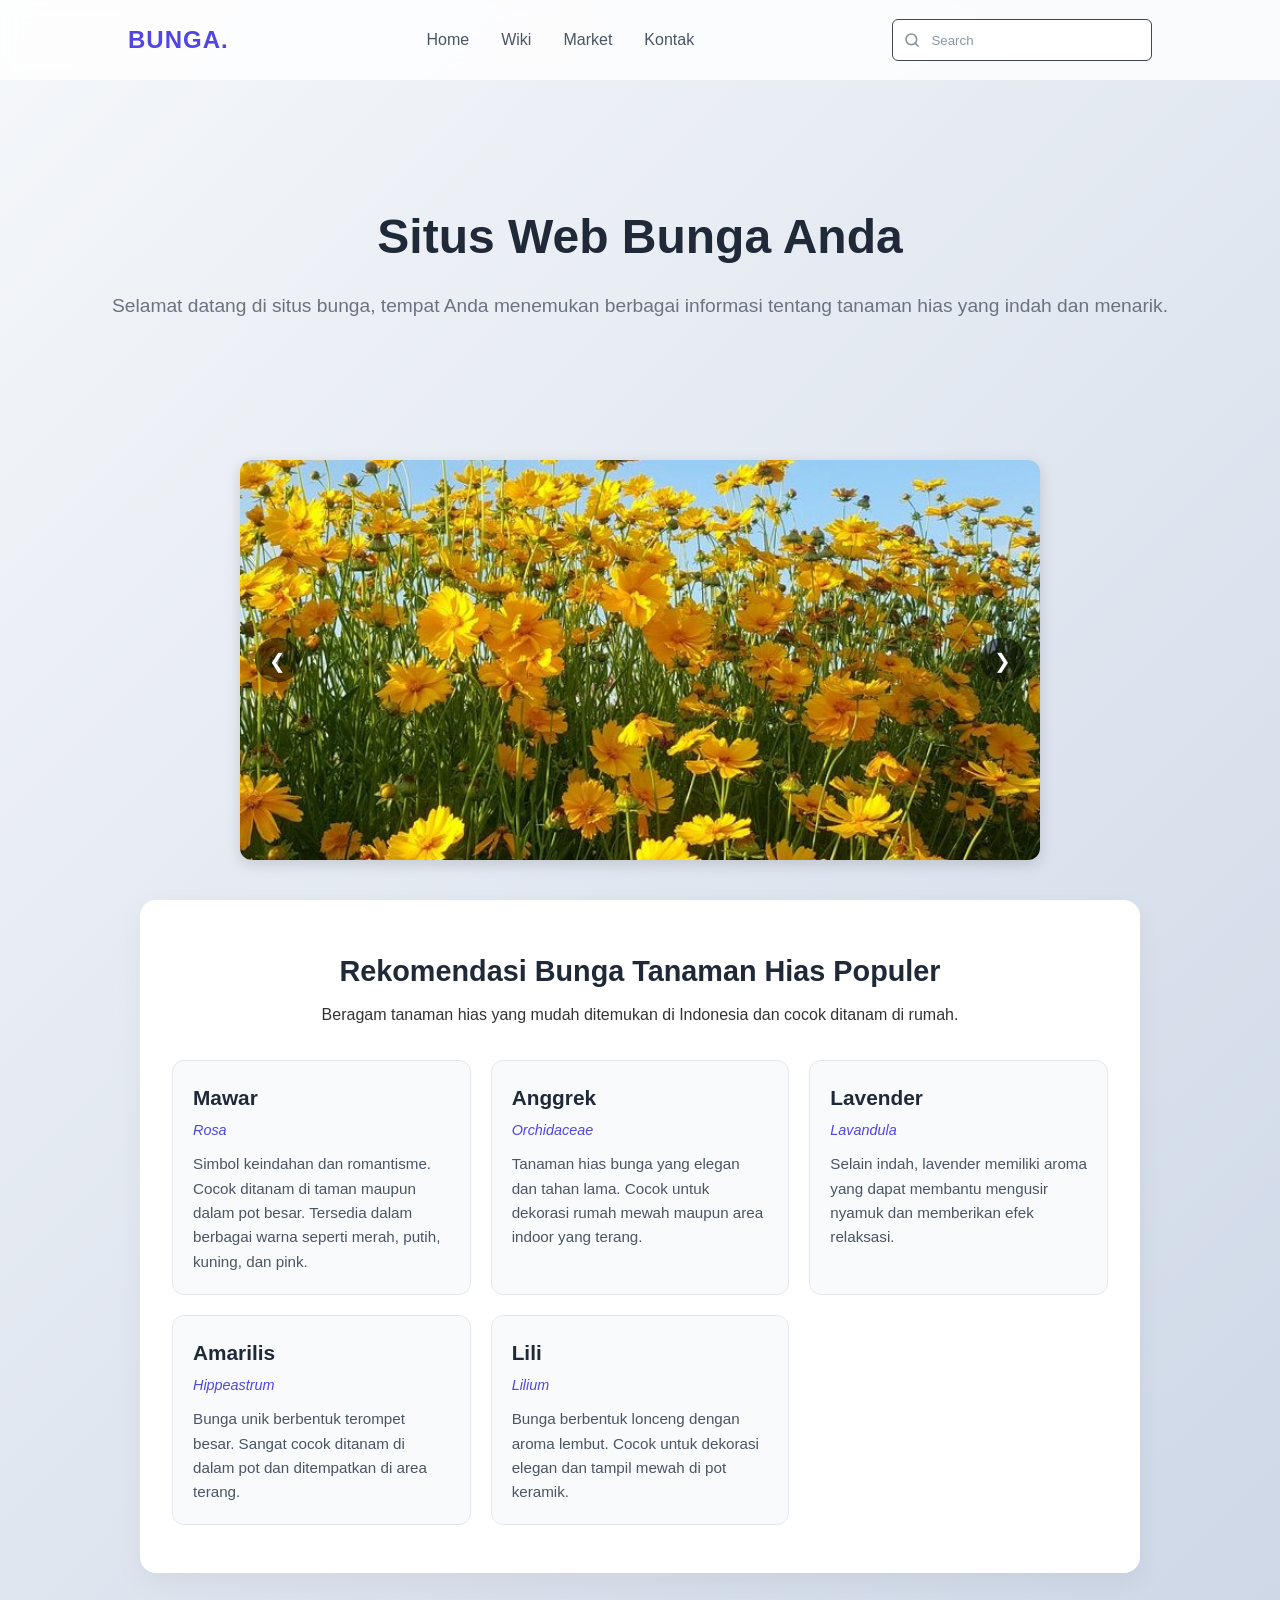
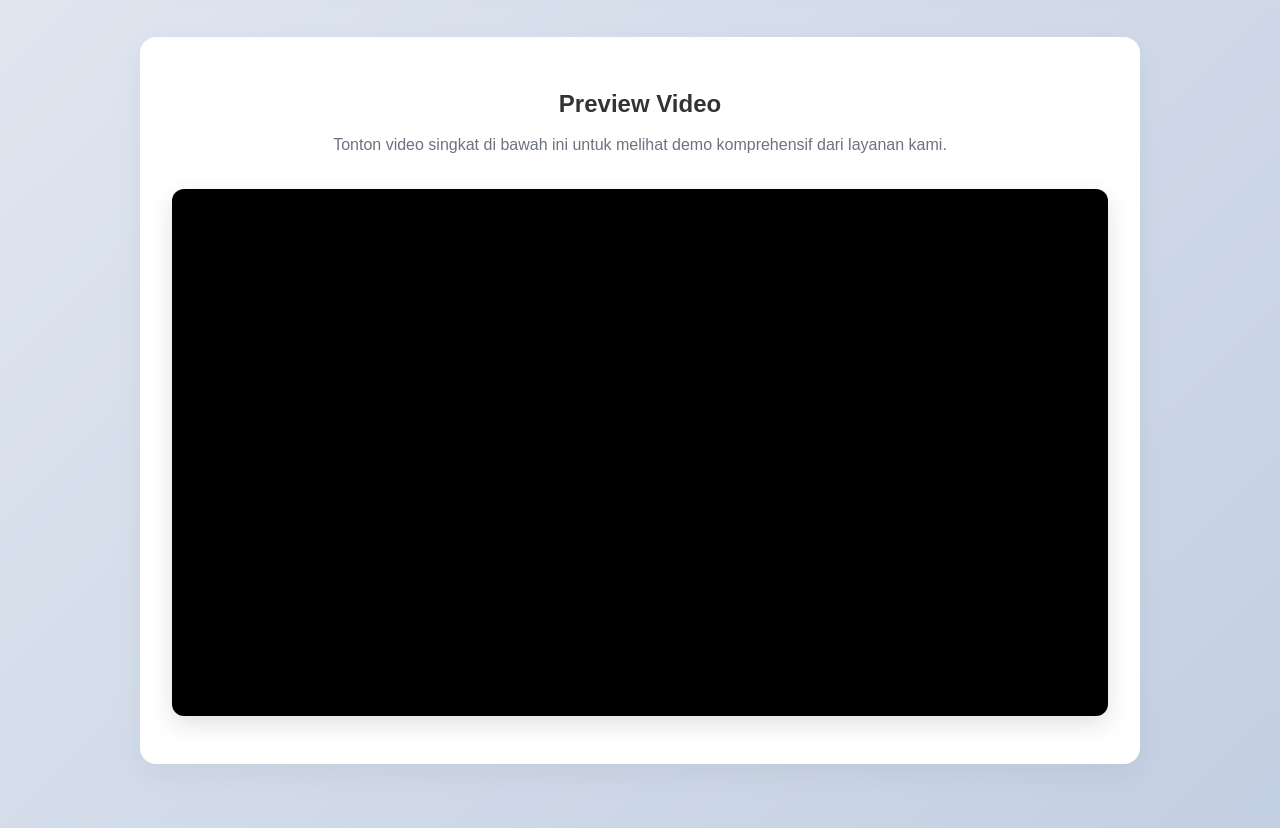
==== tugasweb/index.html @ 4fc46aeb "Add files via upload" ====
<!DOCTYPE html>
<html lang="id">
<head>
  <meta charset="UTF-8">
  <meta name="viewport" content="width=device-width, initial-scale=1.0">
  <title>Sticky Header & Slider Keren</title>
  <!-- Gabungan CSS Utama dan Font Awesome ditempatkan dengan benar di dalam HEAD -->
  <link rel="stylesheet" href="style.css"> 
  <link rel="stylesheet" href="https://cdnjs.cloudflare.com/ajax/libs/font-awesome/6.5.1/css/all.min.css">
</head>
<body>

  <!-- HEADER -->
  <header class="main-header" id="header">
    <a href="#" class="logo">BUNGA.</a>
    <nav>
      <ul class="nav-links">
        <li><a href="#" id="btn-home">Home</a></li>
        <li><a href="#" id="btn-fitur">Wiki</a></li>
        <li><a href="#" id="btn-harga">Market</a></li>
        <li><a href="#" id="btn-kontak">Kontak</a></li>
      </ul>
    </nav>

    <!-- SEARCH CONTAINER -->
    <div class="search-container">
      <span class="search-icon">
        <svg xmlns="http://www.w3.org/2000/svg" width="16" height="16" viewBox="0 0 24 24" fill="none" stroke="currentColor" stroke-width="2.5" stroke-linecap="round" stroke-linejoin="round"><circle cx="11" cy="11" r="8"></circle><line x1="21" y1="21" x2="16.65" y2="16.65"></line></svg>
      </span>
      <input type="text" id="search-input" class="search-input" placeholder="Search" autocomplete="off">
      
      <!-- DROPDOWN LIST -->
      <div id="search-dropdown" class="search-dropdown hidden">
        <div class="dropdown-section" style="margin-top: 10px;">
          <h3>Recent Searches</h3>
          <p class="no-recent">No recent searches</p>
        </div>
        <hr class="dropdown-divider">
        <div class="dropdown-section">
          <h3>Trending searches</h3>
          <ul class="trending-list">
            <li><a href="#">mawar</a></li>
            <li><a href="#">anggrek</a></li>
            <li><a href="#">lavender</a></li>
            <li><a href="#">amarilis</a></li>
            <li><a href="#">lili</a></li>          
          </ul>
        </div>
      </div>
    </div>
  </header>

  <!-- KONTEN UTAMA -->
  <main>
    <!-- HALAMAN 1 (Home) -->
    <div id="page-1">
      <section class="hero" id="home">
        <h1>Situs Web Bunga Anda</h1>
        <p>Selamat datang di situs bunga, tempat Anda menemukan berbagai informasi tentang tanaman hias yang indah dan menarik.</p>
      </section>

      <div class="slider-container">
        <div class="slider">
          <div class="slide"><img src="matahari.jpg" alt="Foto 1"></div>
          <div class="slide"><img src="bunga.jpg" alt="Foto 2"></div>
          <div class="slide"><img src="sakuraa.jpg" alt="Foto 3"></div>
        </div>
        <button class="btn btn-prev" id="btn-prev">&#10094;</button>
        <button class="btn btn-next" id="btn-next">&#10095;</button>
      </div>

      <section class="content-section" id="intro-harga">
        <div class="tanaman-header">
          <h1>Rekomendasi Bunga Tanaman Hias Populer</h1>
          <p>Beragam tanaman hias yang mudah ditemukan di Indonesia dan cocok ditanam di rumah.</p>
        </div>

        <div class="container">
          <div class="grid">
            <div class="card">
              <h2>Mawar</h2>
              <span class="latin">Rosa</span>
              <p>Simbol keindahan dan romantisme. Cocok ditanam di taman maupun dalam pot besar. Tersedia dalam berbagai warna seperti merah, putih, kuning, dan pink.</p>
            </div>

            <div class="card">
              <h2>Anggrek</h2>
              <span class="latin">Orchidaceae</span>
              <p>Tanaman hias bunga yang elegan dan tahan lama. Cocok untuk dekorasi rumah mewah maupun area indoor yang terang.</p>
            </div>

            <div class="card">
              <h2>Lavender</h2>
              <span class="latin">Lavandula</span>
              <p>Selain indah, lavender memiliki aroma yang dapat membantu mengusir nyamuk dan memberikan efek relaksasi.</p>
            </div>

            <div class="card">
              <h2>Amarilis</h2>
              <span class="latin">Hippeastrum</span>
              <p>Bunga unik berbentuk terompet besar. Sangat cocok ditanam di dalam pot dan ditempatkan di area terang.</p>
            </div>

            <div class="card">
              <h2>Lili</h2>
              <span class="latin">Lilium</span>
              <p>Bunga berbentuk lonceng dengan aroma lembut. Cocok untuk dekorasi elegan dan tampil mewah di pot keramik.</p>
            </div>
          </div>
        </div>
      </section>

      <section class="content-section video-section" id="preview-video">
        <h2>Preview Video</h2>
        <p>Tonton video singkat di bawah ini untuk melihat demo komprehensif dari layanan kami.</p>
        <div class="video-container">
          <iframe src="fujifilm.mp4" title="Preview Video" frameborder="0" allowfullscreen></iframe>
        </div>
      </section>
    </div> 

    <!-- HALAMAN 2 (Fitur / Jenis Tanaman dengan Foto) -->
    <div id="page-2" class="hidden">
      <div class="page2-vertical-container">
        <!-- Kotak Header Atas -->
        <div class="card-vertical header-card">
          <h2>Jenis-Jenis Bunga Tanaman Hias Populer</h2>
          <p>Berikut adalah beragam jenis bunga tanaman hias yang populer, mudah ditemukan di Indonesia, dan sangat cocok untuk mempercantik lingkungan rumah Anda.</p>
        </div>

        <!-- Kartu 1: Mawar -->
        <a href="https://id.wikipedia.org/wiki/Mawar" target="_blank" class="card-vertical card-with-img link-card">
          <div class="card-img-wrapper">
            <img src="mawar(3).jpg" alt="Bunga Mawar">
          </div>
          <div class="card-text-content">
            <h2>Mawar (Rosa) <span class="arrow-icon">&rarr;</span></h2>
            <p>Simbol keindahan dan romantisme yang abadi. Cocok ditanam di taman terbuka maupun dalam pot besar. Memerlukan penyiraman rutin dan pemangkasan berkala agar bunganya tumbuh lebat dengan warna yang pekat.</p>
          </div>
        </a>

        <!-- Kartu 2: Anggrek -->
        <a href="https://id.wikipedia.org/wiki/Orchidaceae" target="_blank" class="card-vertical card-with-img link-card">
          <div class="card-img-wrapper">
            <img src="anggrek(1).jpg" alt="Bunga Anggrek">
          </div>
          <div class="card-text-content">
            <h2>Anggrek (Orchidaceae) <span class="arrow-icon">&rarr;</span></h2>
            <p>Tanaman hias elegan dengan kelopak bunga yang tahan lama. Anggrek sangat cocok diletakkan di area semi-indoor yang terang namun teduh. Kunci perawatannya adalah menjaga sirkulasi udara dan kelembapan media tanam.</p>
          </div>
        </a>

        <!-- Kartu 3: Lavender -->
        <a href="https://id.wikipedia.org/wiki/Lavender" target="_blank" class="card-vertical card-with-img link-card">
          <div class="card-img-wrapper">
            <img src="lavender(3).jpg" alt="Bunga Lavender">
          </div>
          <div class="card-text-content">
            <h2>Lavender (Lavandula) <span class="arrow-icon">&rarr;</span></h2>
            <p>Selain warnanya yang ungu menawan, lavender terkenal dengan aroma esensialnya yang menenangkan. Aroma alami ini sangat efektif membantu mengusir nyamuk, menjadikannya pilihan tanaman hias terbaik dekat jendela kamar.</p>
          </div>
        </a>

        <!-- Kartu 4: Amarilis -->
        <a href="https://id.wikipedia.org/wiki/Amarilis" target="_blank" class="card-vertical card-with-img link-card">
          <div class="card-img-wrapper">
            <img src="amarilis(3).jpg" alt="Bunga Amarilis">
          </div>
          <div class="card-text-content">
            <h2>Amarilis (Hippeastrum) <span class="arrow-icon">&rarr;</span></h2>
            <p>Memiliki karakteristik bunga berbentuk terompet besar yang mencolok. Tanaman umbi ini sangat menyukai sinar matahari pagi. Menggunakan media tanam yang porous sangat penting untuk mencegah pembusukan akar.</p>
          </div>
        </a>

        <!-- Kartu 5: Lili -->
        <a href="https://id.wikipedia.org/wiki/Lili" target="_blank" class="card-vertical card-with-img link-card">
          <div class="card-img-wrapper">
            <img src="lili(3).jpg" alt="Bunga Lili">
          </div>
          <div class="card-text-content">
            <h2>Lili (Lilium) <span class="arrow-icon">&rarr;</span></h2>
            <p>Bunga indah beraroma lembut yang melambangkan kesucian. Tampil sangat mewah saat ditanam di pot keramik minimalis. Pastikan media tanam lembap namun tidak tergenang air agar pertumbuhan umbinya maksimal.</p>
          </div>
        </a>
      </div>
    </div>

    <!-- HALAMAN 3 (Katalog Diskon Bunga - Grid 5 Kolom) -->
    <div id="page-3" class="hidden">
      <div class="shop-page-container">
        <!-- Header Halaman Katalog -->
        <div class="shop-header">
          <h2>Promo Spesial Koleksi Bunga</h2>
          <p>Dapatkan penawaran harga terbaik untuk tanaman hias favorit Anda hari ini.</p>
        </div>

        <!-- Grid Produk Berjejer Menyamping -->
        <div class="product-grid-5">
          <!-- Produk 1 -->
          <a href="https://url-shortener.me/NM6Z" target="_blank" class="product-card">
            <div class="product-img-box">
              <img src="mawar(3).jpg" alt="Bunga Mawar">
            </div>
            <div class="product-info">
              <span class="brand-name">MAWAR</span>
              <p class="product-title">Rosa - Tanaman Hias Bunga Mawar Cantik</p>
              <div class="price-container">
                <span class="product-price promo-price">Rp 67.915</span>
                <span class="old-price">Rp 79.900</span>
                <span class="discount-badge">-15% OFF</span>
              </div>
            </div>
          </a>

          <!-- Produk 2 -->
          <a href="https://url-shortener.me/NM6Y" target="_blank" class="product-card">
            <div class="product-img-box">
              <img src="anggrek(1).jpg" alt="Bunga Anggrek">
            </div>
            <div class="product-info">
              <span class="brand-name">ANGGREK</span>
              <p class="product-title">Orchidaceae - Anggrek Premium Eksklusif</p>
              <div class="price-container">
                <span class="product-price promo-price">Rp 74.925</span>
                <span class="old-price">Rp 99.900</span>
                <span class="discount-badge">-25% OFF</span>
              </div>
            </div>
          </a>

          <!-- Produk 3 -->
          <a href="https://url-shortener.me/NM73" target="_blank" class="product-card">
            <div class="product-img-box">
              <img src="lavender(3).jpg" alt="Bunga Lavender">
            </div>
            <div class="product-info">
              <span class="brand-name">LAVENDER</span>
              <p class="product-title">Lavandula - Lavender Aromaterapi Pengusir Nyamuk</p>
              <div class="price-container">
                <span class="product-price promo-price">Rp 39.950</span>
                <span class="old-price">Rp 79.900</span>
                <span class="discount-badge">-50% OFF</span>
              </div>
            </div>
          </a>

          <!-- Produk 4 -->
          <a href="https://url-shortener.me/NM74" target="_blank" class="product-card">
            <div class="product-img-box">
              <img src="amarilis(3).jpg" alt="Bunga Amarilis">
            </div>
            <div class="product-info">
              <span class="brand-name">AMARILIS</span>
              <p class="product-title">Hippeastrum - Bunga Amarilis Jingga Menawan</p>
              <div class="price-container">
                <span class="product-price promo-price">Rp 123.405</span>
                <span class="old-price">Rp 129.900</span>
                <span class="discount-badge">-5% OFF</span>
              </div>
            </div>
          </a>

          <!-- Produk 5 -->
          <a href="https://url-shortener.me/NM77" target="_blank" class="product-card">
            <div class="product-img-box">
              <img src="lili(3).jpg" alt="Bunga Lili">
            </div>
            <div class="product-info">
              <span class="brand-name">LILIUM</span>
              <p class="product-title">Lilium - Bunga Lili Putih Bersih Elegan</p>
              <div class="price-container">
                <span class="product-price promo-price">Rp 82.445</span>
                <span class="old-price">Rp 149.900</span>
                <span class="discount-badge">-45% OFF</span>
              </div>
            </div>
          </a>
        </div>
      </div>
    </div>

    <!-- HALAMAN 4 (Social Media Footer) -->
    <div id="page-4" class="hidden">
      <section class="gt-footer-section">
        <div class="gt-footer-container">
          <div class="gt-logo-wrapper">
            <span class="gt-logo-text">Social <span class="gt-logo-accent">Media</span></span>
          </div>
          <p class="gt-description">
            <span class="gt-highlight">Kontak</span> kami jika terdapat kendala atau pertanyaan. Kami selalu siap membantu Anda dengan layanan terbaik.
          </p>
          <div class="gt-social-grid">
            <a href="#" class="gt-icon-btn gt-discord" title="Discord"><i class="fa-brands fa-discord"></i></a>
            <a href="#" class="gt-icon-btn gt-instagram" title="Instagram"><i class="fa-brands fa-instagram"></i></a>
            <a href="#" class="gt-icon-btn gt-tiktok" title="TikTok"><i class="fa-brands fa-tiktok"></i></a>
            <a href="#" class="gt-icon-btn gt-twitch" title="Twitch"><i class="fa-brands fa-twitch"></i></a>
            <a href="#" class="gt-icon-btn gt-x" title="X"><i class="fa-brands fa-x-twitter"></i></a>
            <a href="#" class="gt-icon-btn gt-youtube" title="YouTube"><i class="fa-brands fa-youtube"></i></a>
            <a href="#" class="gt-icon-btn gt-facebook" title="Facebook"><i class="fa-brands fa-facebook-f"></i></a>
          </div>
        </div>
      </section>
    </div>
  </main>

  <!-- JAVASCRIPT LOGIC -->
  <script>
    document.addEventListener("DOMContentLoaded", function() {
      // 1. Sticky Header
      const header = document.getElementById('header');
      window.addEventListener('scroll', () => {
        if (window.scrollY > 50) {
          header.classList.add('scrolled');
        } else {
          header.classList.remove('scrolled');
        }
      });

      // 2. Slider Carousel
      let indeksSlide = 0;
      const slides = document.querySelectorAll('.slide');
      const totalSlides = slides.length;
      const slider = document.querySelector('.slider');
      const btnPrev = document.getElementById('btn-prev');
      const btnNext = document.getElementById('btn-next');
      let intervalSlide;

      function updateSlide() {
        slider.style.transform = `translateX(${-indeksSlide * 100}%)`;
      }

      function geserSlide(arah) {
        indeksSlide += arah;
        if (indeksSlide >= totalSlides) { indeksSlide = 0; }
        if (indeksSlide < 0) { indeksSlide = totalSlides - 1; }
        updateSlide();
      }

      function mulaiAutoplay() {
        intervalSlide = setInterval(() => {
          geserSlide(1);
        }, 3000);
      }

      function resetAutoplay() {
        clearInterval(intervalSlide);
        mulaiAutoplay();
      }

      btnPrev.addEventListener('click', () => { geserSlide(-1); resetAutoplay(); });
      btnNext.addEventListener('click', () => { geserSlide(1); resetAutoplay(); });

      mulaiAutoplay();

      // 3. Multi-Page Navigation
      const btnHome = document.getElementById('btn-home');
      const btnFitur = document.getElementById('btn-fitur');
      const btnHarga = document.getElementById('btn-harga');
      const btnKontak = document.getElementById('btn-kontak');

      const semuaHalaman = [
        document.getElementById('page-1'),
        document.getElementById('page-2'),
        document.getElementById('page-3'),
        document.getElementById('page-4')
      ];

      function tampilkanHalaman(indeksTarget) {
        semuaHalaman.forEach((halaman, indeks) => {
          if (indeks === indeksTarget) {
            halaman.classList.remove('hidden');
          } else {
            halaman.classList.add('hidden');
          }
        });
        window.scrollTo(0, 0);
      }

      btnHome.addEventListener('click', function(e) { e.preventDefault(); tampilkanHalaman(0); });
      btnFitur.addEventListener('click', function(e) { e.preventDefault(); tampilkanHalaman(1); });
      btnHarga.addEventListener('click', function(e) { e.preventDefault(); tampilkanHalaman(2); });
      btnKontak.addEventListener('click', function(e) { e.preventDefault(); tampilkanHalaman(3); });

      // 4. Search Dropdown
      const searchInput = document.getElementById('search-input');
      const searchDropdown = document.getElementById('search-dropdown');

      searchInput.addEventListener('focus', function() {
        searchDropdown.classList.remove('hidden');
      });

      document.addEventListener('click', function(e) {
        const diDalamAreaSearch = e.target.closest('.search-container');
        if (!diDalamAreaSearch) {
          searchDropdown.classList.add('hidden');
        }
      });
    });
  </script>
</body>
</html>
---- tugasweb/style.css ----
/* --- RESET & BASE STYLES --- */
* {
  margin: 0;
  padding: 0;
  box-sizing: border-box;
  font-family: 'Segoe UI', Tahoma, Geneva, Verdana, sans-serif;
}

body {
  background: linear-gradient(135deg, #f5f7fa 0%, #c3cfe2 100%);
  color: #333;
  line-height: 1.6;
}

/* --- STICKY HEADER UI --- */
.main-header {
  position: sticky;
  top: 0;
  left: 0;
  width: 100%;
  z-index: 1000;
  display: flex;
  justify-content: space-between;
  align-items: center;
  padding: 1.2rem 10%;
  background-color: rgba(255, 255, 255, 0.8);
  backdrop-filter: blur(10px);
  -webkit-backdrop-filter: blur(10px);
  transition: all 0.3s ease;
}

.main-header.scrolled {
  padding: 0.8rem 10%;
  background-color: rgba(255, 255, 255, 0.95);
  box-shadow: 0 4px 20px rgba(0, 0, 0, 0.08);
}

.logo {
  font-size: 1.5rem;
  font-weight: 700;
  color: #4f46e5;
  text-decoration: none;
  letter-spacing: 1px;
}

.nav-links {
  display: flex;
  list-style: none;
  gap: 2rem;
}

.nav-links a {
  text-decoration: none;
  color: #4b5563;
  font-weight: 500;
  transition: color 0.2s;
}

.nav-links a:hover {
  color: #4f46e5;
}

/* --- KONTEN HALAMAN (Untuk Demo Scroll) --- */
.hero {
  height: 40vh;
  display: flex;
  flex-direction: column;
  justify-content: center;
  align-items: center;
  text-align: center;
  padding: 0 1rem;
}

.hero h1 {
  font-size: 3rem;
  margin-bottom: 1rem;
  color: #1f2937;
}

.hero p {
  font-size: 1.2rem;
  color: #6b7280;
}

.tanaman-header {
  text-align: center;
  margin-bottom: 2rem;
}

.tanaman-header h1 {
  font-size: 1.8rem;
  color: #1f2937;
  margin-bottom: 0.5rem;
}

/* --- PERBAIKAN: GRID LAYOUT PADA HALAMAN 1 --- */
.container {
  width: 100%;
  max-width: 1200px;
  margin: 0 auto;
}

.grid {
  display: grid;
  grid-template-columns: repeat(auto-fit, minmax(220px, 1fr));
  gap: 20px;
}

.card {
  background: #f9fafb;
  padding: 20px;
  border-radius: 12px;
  border: 1px solid #e5e7eb;
  transition: transform 0.2s, box-shadow 0.2s;
}

.card:hover {
  transform: translateY(-5px);
  box-shadow: 0 10px 20px rgba(0,0,0,0.05);
}

.card h2 {
  font-size: 1.3rem;
  color: #1f2937;
  margin-bottom: 5px;
}

.card .latin {
  display: block;
  font-style: italic;
  color: #4f46e5;
  font-size: 0.9rem;
  margin-bottom: 10px;
}

.card p {
  font-size: 0.95rem;
  color: #4b5563;
}

.content-section {
  max-width: 1000px;
  margin: 0 auto;
  padding: 3rem 2rem;
  background: white;
  border-radius: 16px;
  margin-bottom: 4rem;
  box-shadow: 0 10px 30px rgba(0,0,0,0.05);
}

/* --- GAYA UNTUK FOTO SLIDER / CAROUSEL --- */
.slider-container {
  position: relative;
  max-width: 800px;
  width: 90%;
  margin: 20px auto 40px auto;
  overflow: hidden;
  border-radius: 12px;
  box-shadow: 0 4px 15px rgba(0,0,0,0.15);
}

.slider {
  display: flex;
  transition: transform 0.5s ease-in-out;
  width: 100%;
}

.slide {
  min-width: 100%;
  box-sizing: border-box;
}

.slide img {
  width: 100%;
  display: block;
  height: 400px; /* Diatur tingginya agar seragam */
  object-fit: cover;
}

/* Tombol Navigasi Kanan & Kiri */
.btn {
  position: absolute;
  top: 50%;
  transform: translateY(-50%);
  background-color: rgba(0, 0, 0, 0.5);
  color: white;
  border: none;
  width: 45px;
  height: 45px;
  cursor: pointer;
  font-size: 20px;
  border-radius: 50%;
  display: flex;
  justify-content: center;
  align-items: center;
  transition: background 0.3s;
  z-index: 10;
}

.btn:hover {
  background-color: rgba(0, 0, 0, 0.8);
}

.btn-prev { left: 15px; }
.btn-next { right: 15px; }

/* --- SEARCH BAR STYLE (Posisi Kanan) --- */
.search-container {
    position: relative;
    display: flex;
    align-items: center;
    width: 260px;
    flex-shrink: 0;
}

.search-input {
    width: 100%;
    height: 42px;
    padding: 0.5rem 1rem 0.5rem 2.4rem;
    background: #fff;
    color: #1f2937; 
    border: 1px solid #3f4754;
    border-radius: 6px;
    outline: none;
    transition: .2s;
}

.search-input::placeholder {
  color: #8a96a3;
  font-weight: 400;
}

.search-input:focus {
    border-color: #4f46e5;
    background-color: #fafafa;
    border-radius: 6px 6px 0 0;
    box-shadow: none;
}

.search-icon {
    position: absolute;
    left: 12px;
    color: #8a96a3;
    pointer-events: none;
    display: flex;
    align-items: center;
}

/* --- PREVIEW VIDEO STYLE --- */
.video-section {
  text-align: center;
}

.video-section h2 {
  margin-bottom: 0.5rem;
}

.video-section p {
  margin-bottom: 2rem;
  color: #6b7280;
}

.video-container {
  position: relative;
  width: 100%;
  padding-bottom: 56.25%;
  height: 0;
  overflow: hidden;
  border-radius: 12px;
  box-shadow: 0 8px 24px rgba(0, 0, 0, 0.12);
  background-color: #000;
}

.video-container iframe {
  position: absolute;
  top: 0;
  left: 0;
  width: 100%;
  height: 100%;
  border: none;
}

/* --- UTILITY FOR TOGGLE PAGE --- */
.hidden {
  display: none !important;
}

/* --- SEARCH DROPDOWN COMPONENT --- */
.search-dropdown {
    position: absolute;
    top: calc(100% - 1px);
    left: 0;
    width: 100%;
    background: #ffffff;
    border: 1px solid #3f4754;
    border-top: none;
    border-radius: 0 0 6px 6px;
    box-shadow: 0 10px 25px rgba(0, 0, 0, 0.1); 
    overflow: hidden;
    z-index: 9999;
}

.dropdown-section {
  padding: 0 16px;
}

.dropdown-section h3 {
  font-size: 0.75rem;
  text-transform: uppercase;
  color: #8a96a3;
  letter-spacing: 0.5px;
  margin-bottom: 8px;
  font-weight: 700;
}

.dropdown-section .no-recent {
  font-size: 0.85rem;
  color: #5f6b7a;
  margin-bottom: 4px;
}

.dropdown-divider {
  border: 0;
  border-top: 1px solid #3f4754;
  margin: 10px 0;
}

.trending-list {
  list-style: none;
  padding: 0;
  margin: 0;
}

.trending-list li {
  margin-bottom: 4px;
}

.trending-list li a {
  display: block;
  text-decoration: none;
  color: #858a8b;
  font-size: 0.95rem;
  padding: 6px 0;
  transition: color 0.2s ease;
}

.trending-list li a:hover {
  color: #4f46e5; 
}

/* --- GAYA KHUSUS PAGE 2 (KOTAK BERJEJER KE BAWAH DENGAN FOTO) --- */
.page2-vertical-container {
  display: flex;
  flex-direction: column;
  gap: 28px;
  max-width: 850px;
  margin: 4rem auto 4rem auto;
  padding: 0 1.5rem;
  width: 100%;
}

.card-vertical {
  background: #ffffff;
  border-radius: 20px;
  padding: 30px;
  box-shadow: 0 10px 30px rgba(0, 0, 0, 0.04);
  transition: transform 0.2s ease, box-shadow 0.2s ease;
  box-sizing: border-box;
}

.card-vertical:hover {
  transform: translateY(-3px);
  box-shadow: 0 12px 35px rgba(0, 0, 0, 0.08);
}

.card-vertical.header-card {
  border-left: 5px solid #4f46e5;
  padding: 40px;
}

.card-with-img {
  display: flex;
  align-items: center;
  gap: 30px;
}

.card-img-wrapper {
  flex: 0 0 220px;
  height: 160px;
  border-radius: 14px;
  overflow: hidden;
}

.card-img-wrapper img {
  width: 100%;
  height: 100%;
  object-fit: cover;
}

.card-text-content {
  flex: 1;
}

.card-vertical h2 {
  font-size: 22px;
  color: #1f2937;
  margin-top: 0;
  margin-bottom: 12px;
  font-weight: 700;
}

.card-vertical p {
  font-size: 15px;
  color: #4b5563;
  margin: 0;
  line-height: 1.6;
}

/* --- LINK CARD PAGE 2 --- */
.link-card {
  text-decoration: none;
  display: flex;
  align-items: center;
  gap: 30px;
  cursor: pointer;
  transition: transform 0.2s ease, background-color 0.2s ease, box-shadow 0.2s ease;
}

.link-card .card-text-content h2 {
  color: #1f2937;
  display: flex;
  align-items: center;
  justify-content: space-between;
}

.link-card .card-text-content p {
  color: #4b5563;
}

.link-card:hover {
  background-color: #f9fafb;
  transform: translateY(-4px);
  box-shadow: 0 12px 35px rgba(0, 0, 0, 0.08);
}

.link-card:hover .arrow-icon {
  transform: translateX(6px);
  color: #4f46e5;
}

.arrow-icon {
  display: inline-block;
  transition: transform 0.2s ease, color 0.2s ease;
  color: #9ca3af;
  font-size: 20px;
}

/* --- GAYA KHUSUS PAGE 4 (GROWTOPIA STYLE FOOTER) --- */
.gt-footer-section {
  max-width: 850px;
  margin: 4rem auto 4rem auto;
  padding: 0 1.5rem;
  width: 100%;
}

.gt-footer-container {
  background-color: #1c3b2b; 
  border-radius: 16px;
  padding: 40px;
  box-shadow: 0 10px 25px rgba(0, 0, 0, 0.15);
}

.gt-logo-wrapper {
  margin-bottom: 20px;
}

.gt-logo-text {
  font-size: 2.5rem;
  font-weight: 800;
  color: #ffffff; 
  text-shadow: 2px 2px 0px #000;
  letter-spacing: -1px;
}

.gt-logo-accent {
  color: #ffd700; /* Warna kuning emas accent khas game */
}

.gt-description {
  color: #ffffff;
  font-size: 16px;
  line-height: 1.7;
  margin-bottom: 35px;
  font-weight: 400;
  max-width: 760px;
}

.gt-highlight {
  color: #ffd700;
  font-weight: 600;
}

.gt-social-grid {
  display: flex;
  flex-wrap: wrap;
  gap: 12px;
}

.gt-icon-btn {
  display: inline-flex;
  justify-content: center;
  align-items: center;
  width: 52px;
  height: 52px;
  border: 2px solid #ffffff;
  border-radius: 8px;
  color: #ffffff;
  font-size: 22px;
  text-decoration: none;
  transition: transform 0.2s ease, filter 0.2s ease;
}

.gt-icon-btn:hover {
  transform: scale(1.08);
  filter: brightness(1.1);
}

.gt-discord { background-color: #5865F2; }
.gt-instagram { background: linear-gradient(45deg, #f09433 0%, #e6683c 25%, #dc2743 50%, #cc2366 75%, #bc1888 100%); }
.gt-tiktok { background-color: #000000; }
.gt-twitch { background-color: #9146FF; }
.gt-x { background-color: #14171A; }
.gt-youtube { background-color: #FF0000; }
.gt-facebook { background-color: #1877F2; }

/* --- LAYOUT UTAMA KATALOG SHOP (GRID 5 KOLOM) --- */
.shop-page-container {
  max-width: 1280px;
  margin: 4rem auto 4rem auto;
  padding: 0 1.5rem;
  width: 100%;
}

.shop-header {
  margin-bottom: 30px;
  text-align: left;
}

.shop-header h2 {
  font-size: 24px;
  color: #1f2937;
  font-weight: 700;
  margin-bottom: 6px;
}

.shop-header p {
  font-size: 14px;
  color: #6b7280;
}

.product-grid-5 {
  display: grid;
  grid-template-columns: repeat(5, 1fr);
  gap: 20px;
}

.product-card {
  background: #ffffff;
  display: flex;
  flex-direction: column;
  text-decoration: none;
  color: unset;
  cursor: pointer;
  transition: transform 0.2s ease;
  border-radius: 8px;
  overflow: hidden;
  box-shadow: 0 4px 10px rgba(0,0,0,0.03);
}

.product-card:hover {
  transform: translateY(-4px);
  box-shadow: 0 8px 20px rgba(0,0,0,0.08);
}

.product-img-box {
  width: 100%;
  aspect-ratio: 3 / 4;
  background-color: #e5e5e5; 
  overflow: hidden;
  display: flex;
  justify-content: center;
  align-items: center;
}

.product-img-box img {
  width: 100%;
  height: 100%;
  object-fit: cover;
}

.product-info {
  padding: 12px;
  display: flex;
  flex-direction: column;
  gap: 4px;
}

.brand-name {
  font-size: 12px;
  font-weight: 700;
  color: #4f46e5;
  letter-spacing: 0.5px;
}

.product-title {
  font-size: 13.5px;
  color: #333;
  line-height: 1.4;
  margin: 0;
  display: -webkit-box;
  -webkit-line-clamp: 2;
  -webkit-box-orient: vertical;
  overflow: hidden;
  height: 38px;
}

.price-container {
  display: flex;
  flex-direction: column;
  gap: 2px;
  margin-top: 5px;
}

.product-price {
  font-size: 15px;
  font-weight: 700;
}

.promo-price {
  color: #e52e40;
}

.old-price {
  font-size: 12px;
  color: #999999;
  text-decoration: line-through;
}

.discount-badge {
  align-self: flex-start;
  background-color: #ff0022;
  color: #ffffff;
  font-size: 10px;
  font-weight: 700;
  padding: 2px 6px;
  border-radius: 3px;
  margin-top: 2px;
}

/* --- MEDIA QUERIES RESPONSIVE MEDIA --- */
@media (max-width: 1024px) {
  .product-grid-5 {
    grid-template-columns: repeat(3, 1fr);
  }
  .main-header {
    padding: 1.2rem 5%;
  }
}

@media (max-width: 768px) {
  .main-header {
    flex-direction: column;
    gap: 15px;
    padding: 1rem;
  }
  .nav-links {
    gap: 1.2rem;
  }
  .search-container {
    width: 100%;
  }
}

@media (max-width: 650px) {
  .card-with-img, .link-card {
    flex-direction: column;
    align-items: flex-start;
    gap: 20px;
  }
  .card-img-wrapper {
    width: 100%;
    flex: none;
    height: 200px;
  }
}

@media (max-width: 640px) {
  .product-grid-5 {
    grid-template-columns: repeat(2, 1fr);
    gap: 12px;
  }
}
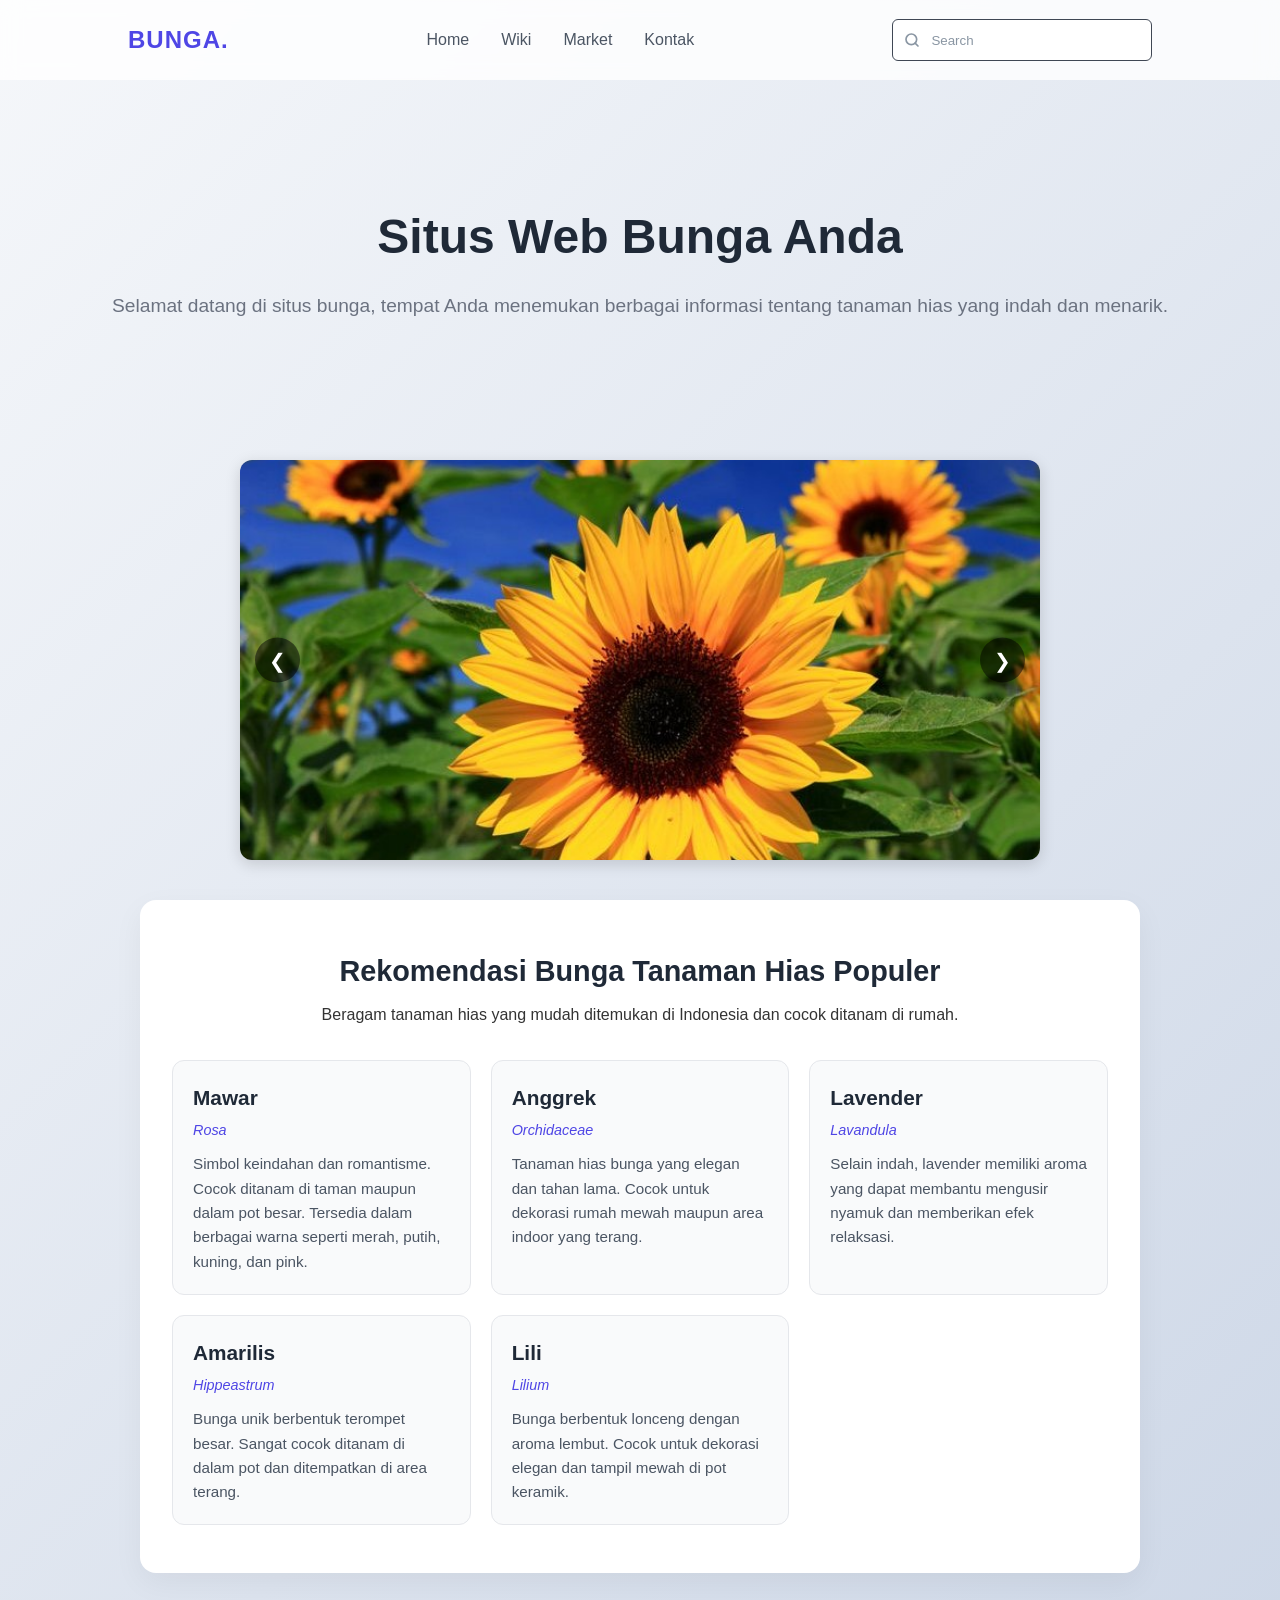
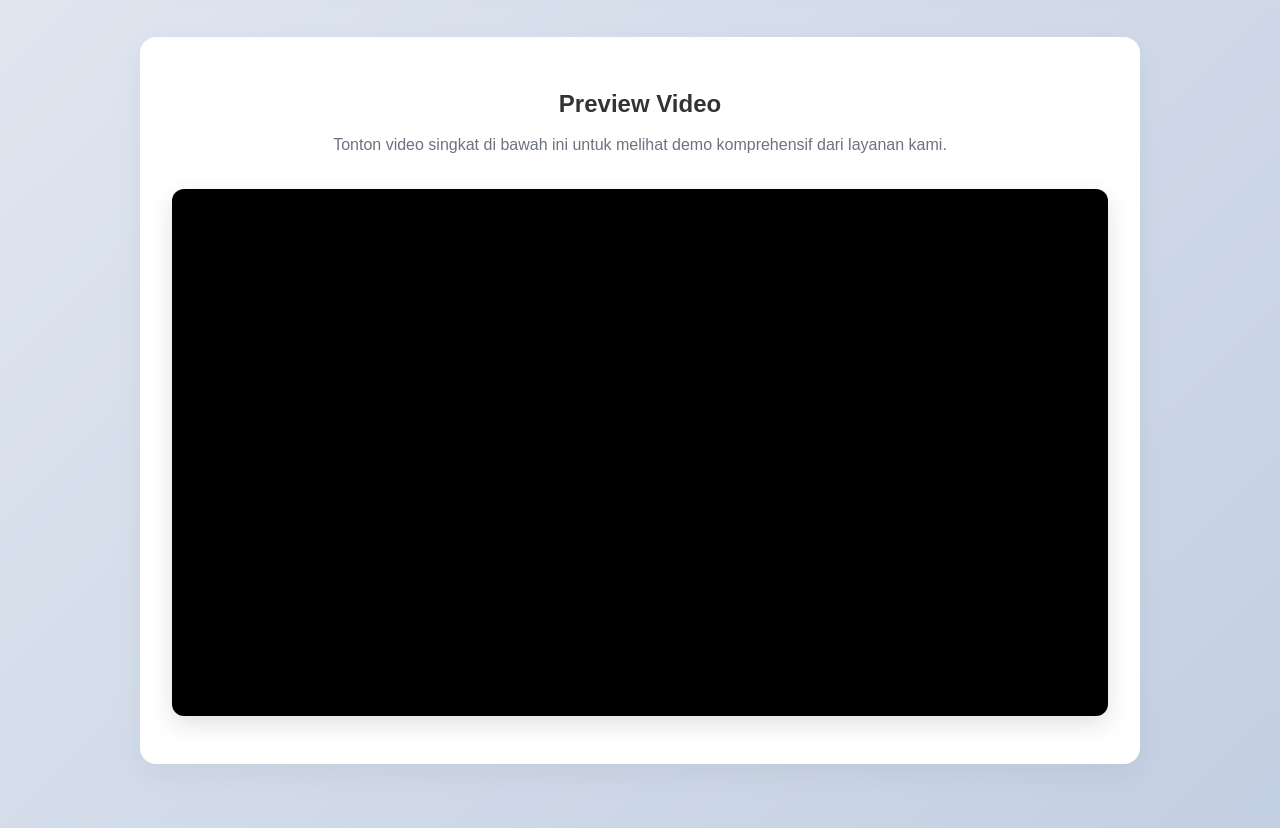
==== commit d1d02042: "Update index.html" ====
--- a/tugasweb/index.html
+++ b/tugasweb/index.html
@@ -114,7 +114,7 @@
         <h2>Preview Video</h2>
         <p>Tonton video singkat di bawah ini untuk melihat demo komprehensif dari layanan kami.</p>
         <div class="video-container">
-          <iframe src="fujifilm.mp4" title="Preview Video" frameborder="0" allowfullscreen></iframe>
+          <iframe src="https://drive.google.com/file/d/1ALYWIoKCU3MMSEoXCrbQ0uPaYdk_YlP4/view?usp=drivesdk" title="Preview Video" frameborder="0" allowfullscreen></iframe>
         </div>
       </section>
     </div> 
@@ -398,4 +398,4 @@
     });
   </script>
 </body>
-</html>+</html>
